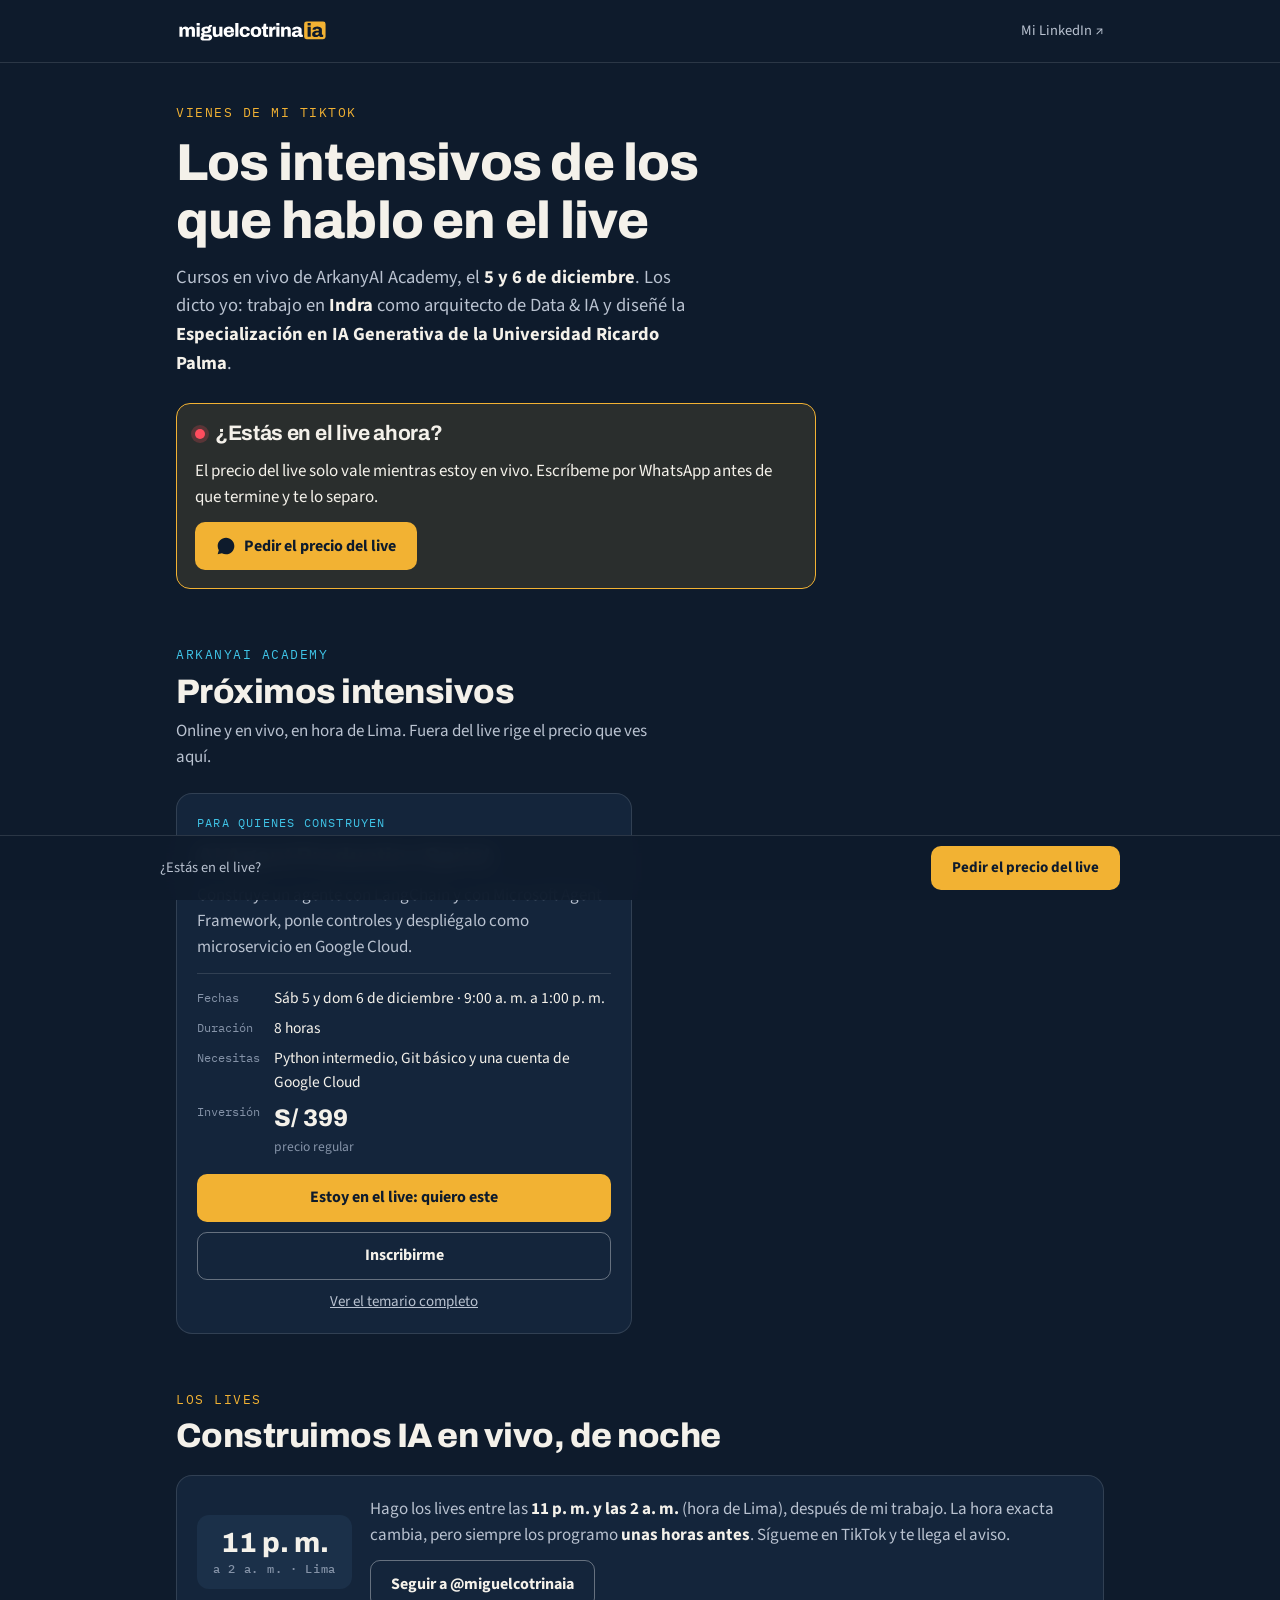
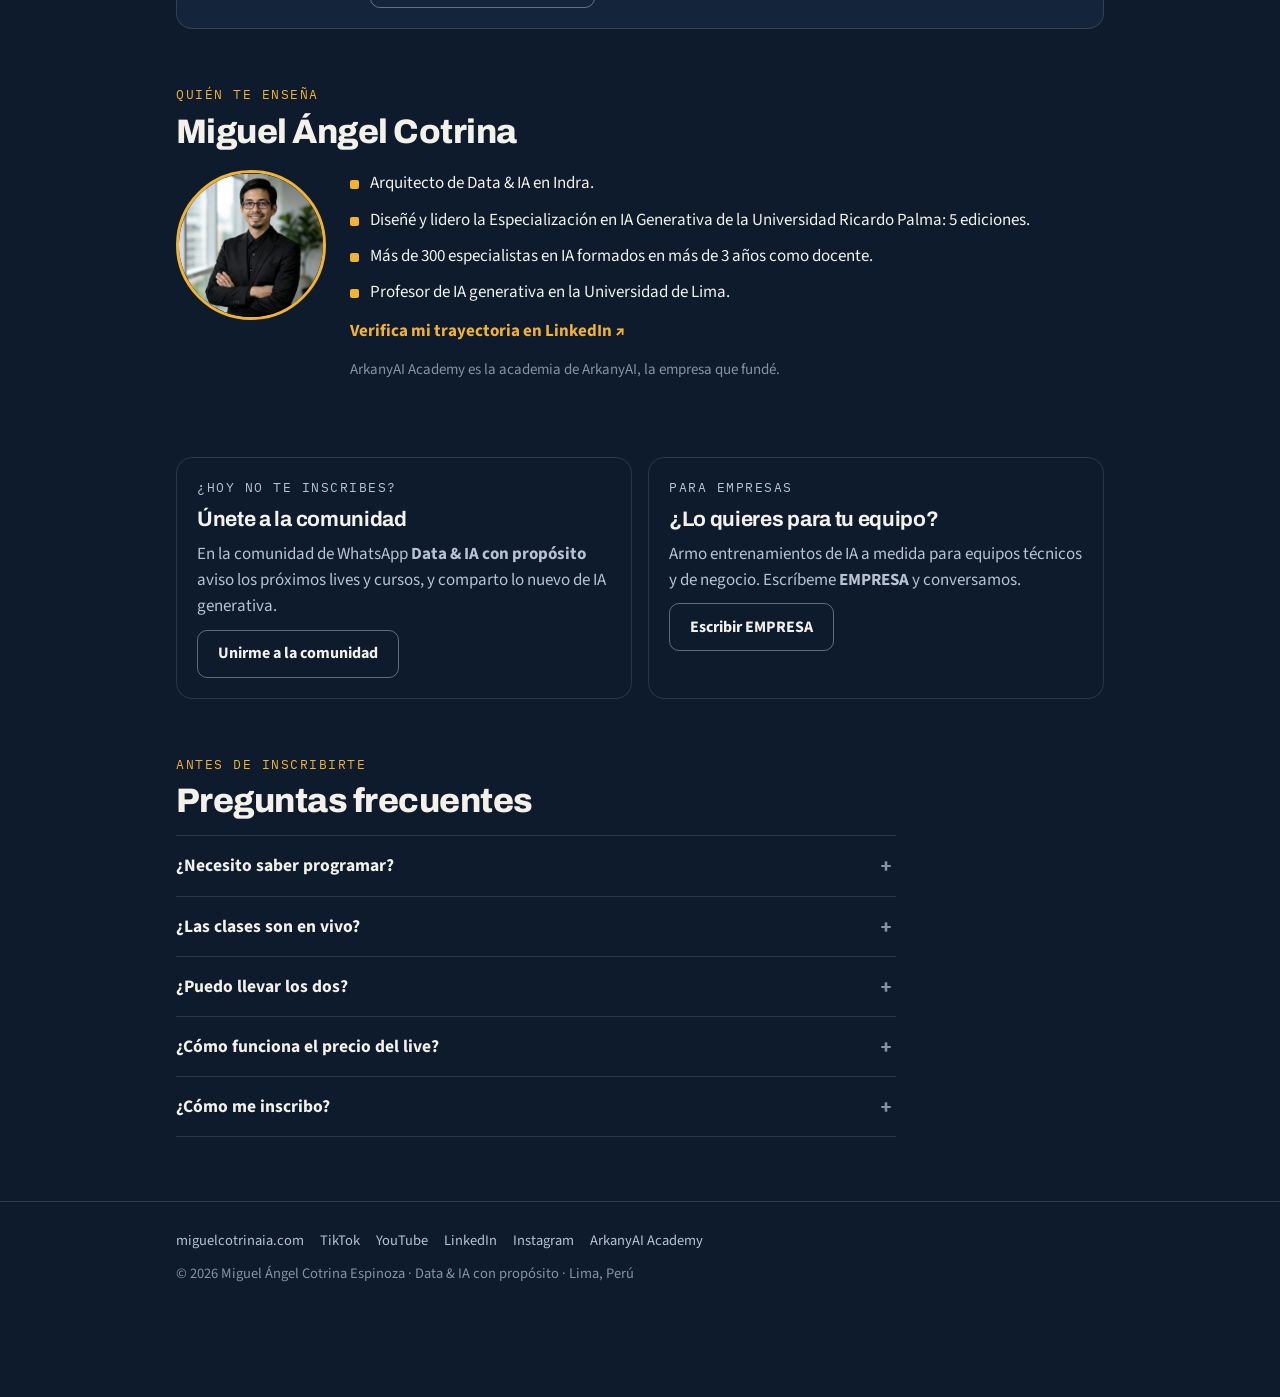
==== live/index.html @ eef1cb17 "Add files via upload" ====
<!DOCTYPE html>
<html lang="es">
<head>
<meta charset="UTF-8">
<meta name="viewport" content="width=device-width, initial-scale=1.0">
<title>Lives e intensivos de IA | Miguel Ángel Cotrina (@miguelcotrinaia)</title>
<meta name="description" content="Los intensivos de IA de los que hablo en mis lives de TikTok: AI Agent Production Sprint y AI Strategy Sprint, de ArkanyAI Academy. En vivo y online.">
<meta name="robots" content="index, follow">
<link rel="canonical" href="https://miguelcotrinaia.com/live/">
<link rel="icon" type="image/svg+xml" href="../img/marca/icono.svg">
<link rel="icon" type="image/png" sizes="32x32" href="../img/marca/icono-32.png">
<link rel="apple-touch-icon" href="../img/marca/icono-180.png">
<meta name="theme-color" content="#0E1B2C">
<meta property="og:type" content="website">
<meta property="og:url" content="https://miguelcotrinaia.com/live/">
<meta property="og:title" content="Lives e intensivos de IA · @miguelcotrinaia">
<meta property="og:description" content="Los intensivos de IA de los que hablo en mis lives de TikTok. En vivo y online, con ArkanyAI Academy.">
<meta property="og:image" content="https://miguelcotrinaia.com/macperfil.png">
<meta property="og:locale" content="es_PE">
<link rel="preconnect" href="https://fonts.googleapis.com">
<link rel="preconnect" href="https://fonts.gstatic.com" crossorigin>
<link href="https://fonts.googleapis.com/css2?family=Archivo:wght@600;700;800&family=Source+Sans+3:wght@400;600;700&family=IBM+Plex+Mono:wght@500&display=swap" rel="stylesheet">
<style>
/* Página de entrada desde TikTok: se abre de noche y en el celular. Fondo azul noche, acento ámbar de la marca, cian solo para ArkanyAI Academy. */
:root{
  --night:#0E1B2C; --night-2:#14253B; --night-3:#1B3049;
  --ink:#F4F1EA; --ink-2:#B9C2D0; --ink-3:#8593A8;
  --line:rgba(255,255,255,.12);
  --amber:#F2B233; --amber-soft:rgba(242,178,51,.12); --cyan:#3FC3E6;
  --display:"Archivo","Helvetica Neue",Arial,sans-serif;
  --body:"Source Sans 3","Segoe UI",Arial,sans-serif;
  --mono:"IBM Plex Mono",ui-monospace,Consolas,monospace;
  color-scheme:dark;
}
*{box-sizing:border-box;margin:0;padding:0}
[hidden]{display:none!important}
html{-webkit-text-size-adjust:100%}
body{background:var(--night);color:var(--ink);font-family:var(--body);font-size:17px;line-height:1.55;-webkit-font-smoothing:antialiased;padding-bottom:84px}
img{max-width:100%;display:block}
a{color:inherit}
:focus-visible{outline:2px solid var(--amber);outline-offset:3px;border-radius:6px}
h1,h2,h3{font-family:var(--display);line-height:1.1;letter-spacing:-.015em;text-wrap:balance}
.wrap{max-width:960px;margin:0 auto;padding:0 16px}
.kicker{font-family:var(--mono);font-size:12.5px;letter-spacing:.12em;text-transform:uppercase;color:var(--amber)}
.kicker--cyan{color:var(--cyan)}

.top{padding:18px 0;border-bottom:1px solid var(--line)}
.top .wrap{display:flex;align-items:center;justify-content:space-between;gap:12px}
.top img{height:26px;width:auto}
.top a.home{font-size:14.5px;color:var(--ink-2);text-decoration:none}
.top a.home:hover{color:var(--ink)}

.btn{display:inline-flex;align-items:center;justify-content:center;gap:8px;min-height:48px;padding:0 20px;border-radius:10px;font-weight:700;font-size:16px;text-decoration:none;border:1.5px solid transparent;text-align:center;line-height:1.2}
.btn--amber{background:var(--amber);color:var(--night)}
.btn--amber:hover{background:#F6C258}
.btn--line{border-color:rgba(255,255,255,.35);color:var(--ink)}
.btn--line:hover{border-color:var(--ink)}
.btn svg{flex:none}

.hero{padding:40px 0 8px}
.hero h1{font-size:clamp(32px,7vw,52px);font-weight:800;margin-top:12px;max-width:18ch}
.hero .lead{margin-top:14px;font-size:18.5px;color:var(--ink-2);max-width:58ch}
.hero .lead b{color:var(--ink)}

.livebox{margin-top:26px;background:var(--amber-soft);border:1.5px solid var(--amber);border-radius:14px;padding:18px;display:grid;gap:12px;max-width:640px}
.livebox h2{font-size:21px;display:flex;align-items:center;gap:10px}
.livebox h2 i{width:10px;height:10px;border-radius:50%;background:#FF4D5E;box-shadow:0 0 0 4px rgba(255,77,94,.22);flex:none}
.livebox p{color:var(--ink)}
.livebox .btn{justify-self:start}

.sec{padding:48px 0 8px}
.sec h2{font-size:clamp(26px,4.5vw,34px);font-weight:800;margin-top:8px}
.sec .sub{margin-top:8px;color:var(--ink-2);max-width:60ch}

.courses{margin-top:22px;display:grid;grid-template-columns:repeat(2,minmax(0,1fr));gap:16px}
.course{background:var(--night-2);border:1px solid var(--line);border-radius:16px;padding:20px;display:grid;gap:12px;align-content:start}
.course .who{font-family:var(--mono);font-size:12px;letter-spacing:.1em;text-transform:uppercase;color:var(--cyan)}
.course h3{font-size:23px;font-weight:800}
.course > p{color:var(--ink-2)}
.course dl{display:grid;grid-template-columns:auto 1fr;gap:6px 14px;font-size:15.5px;padding-top:12px;border-top:1px solid var(--line)}
.course dt{font-family:var(--mono);font-size:12px;color:var(--ink-3);padding-top:3px}
.course .price{font-family:var(--display);font-size:24px;font-weight:800;color:var(--ink)}
.course .price small{display:block;font-family:var(--body);font-size:13.5px;font-weight:400;color:var(--ink-3)}
.course .acts{display:grid;gap:10px;margin-top:4px}
.course .acts .btn{width:100%}
.course a.more{font-size:15px;color:var(--ink-2);text-align:center}
.course a.more:hover{color:var(--ink)}
.none{margin-top:18px;padding:18px;border:1px dashed var(--line);border-radius:14px;color:var(--ink-2)}

.lives{display:grid;grid-template-columns:auto 1fr;gap:18px;align-items:center;background:var(--night-2);border:1px solid var(--line);border-radius:16px;padding:20px;margin-top:20px}
.clock{font-family:var(--display);font-weight:800;font-size:28px;line-height:1;text-align:center;padding:14px 16px;border-radius:12px;background:var(--night-3)}
.clock small{display:block;font-family:var(--mono);font-size:11.5px;font-weight:500;color:var(--ink-3);margin-top:6px;letter-spacing:.06em}
.lives p{color:var(--ink-2)}
.lives p b{color:var(--ink)}
.lives .btn{margin-top:12px}

.teacher{display:grid;grid-template-columns:150px 1fr;gap:24px;align-items:start;margin-top:20px}
.teacher img{width:150px;height:150px;border-radius:50%;object-fit:cover;border:3px solid var(--amber)}
.proof{list-style:none;display:grid;gap:10px}
.proof li{padding-left:20px;position:relative}
.proof li::before{content:"";position:absolute;left:0;top:10px;width:9px;height:9px;border-radius:2px;background:var(--amber)}
.teacher .note{margin-top:14px;font-size:15px;color:var(--ink-3)}
.teacher a.verify{display:inline-block;margin-top:12px;color:var(--amber);font-weight:700;text-decoration:none}
.teacher a.verify:hover{text-decoration:underline}

.two{display:grid;grid-template-columns:repeat(2,minmax(0,1fr));gap:16px;margin-top:20px}
.panel{border:1px solid var(--line);border-radius:16px;padding:20px;display:grid;gap:10px;align-content:start}
.panel h3{font-size:21px}
.panel p{color:var(--ink-2)}
.panel .btn{justify-self:start}

.faq{margin-top:16px;max-width:720px}
.faq details{border-top:1px solid var(--line)}
.faq details:last-child{border-bottom:1px solid var(--line)}
.faq summary{cursor:pointer;list-style:none;padding:16px 36px 16px 0;font-weight:700;font-size:17.5px;position:relative}
.faq summary::-webkit-details-marker{display:none}
.faq summary::after{content:"+";position:absolute;right:4px;top:13px;font-family:var(--mono);font-size:20px;color:var(--ink-3)}
.faq details[open] summary::after{content:"–"}
.faq p{padding:0 0 16px;color:var(--ink-2)}

.foot{margin-top:56px;padding:28px 0;border-top:1px solid var(--line);color:var(--ink-3);font-size:14.5px}
.foot .wrap{display:grid;gap:10px}
.foot nav{display:flex;flex-wrap:wrap;gap:6px 16px}
.foot a{color:var(--ink-2);text-decoration:none}
.foot a:hover{color:var(--ink)}

.stick{position:fixed;left:0;right:0;bottom:0;z-index:20;padding:10px 16px calc(10px + env(safe-area-inset-bottom,0px));background:rgba(14,27,44,.94);border-top:1px solid var(--line);-webkit-backdrop-filter:blur(10px);backdrop-filter:blur(10px)}
.stick .wrap{display:flex;align-items:center;justify-content:space-between;gap:12px;padding:0}
.stick span{font-size:14.5px;color:var(--ink-2)}
.stick .btn{min-height:44px;font-size:15px;white-space:nowrap}

@media (max-width:760px){
  .courses,.two{grid-template-columns:1fr}
}
@media (max-width:520px){
  body{font-size:16.5px}
  .hero{padding-top:28px}
  .teacher{grid-template-columns:1fr;gap:16px}
  .teacher img{width:112px;height:112px}
  .lives{grid-template-columns:1fr}
  .clock{justify-self:start}
  .stick span{display:none}
  .stick .btn{width:100%}
}
</style>
</head>
<body>

<header class="top">
  <div class="wrap">
    <a href="../" aria-label="miguelcotrinaia.com, ir al inicio"><img src="../img/marca/logo-horizontal-fondo-oscuro.svg" alt="miguelcotrinaia" width="154" height="26"></a>
    <a class="home" href="https://www.linkedin.com/in/miguelcotrinaia/" target="_blank" rel="noopener" aria-label="Mi trayectoria en LinkedIn (se abre en otra pestaña)">Mi LinkedIn ↗</a>
  </div>
</header>

<main>
  <section class="hero">
    <div class="wrap">
      <p class="kicker">Vienes de mi TikTok</p>
      <h1>Los intensivos de los que hablo en el live</h1>
      <p class="lead" data-con-cursos>Cursos en vivo de ArkanyAI Academy, el <b>5 y 6 de diciembre</b>. Los dicto yo: trabajo en <b>Indra</b> como arquitecto de Data &amp; IA y diseñé la <b>Especialización en IA Generativa de la Universidad Ricardo Palma</b>.</p>
      <p class="lead" data-sin-cursos hidden>Aquí publico el intensivo que ofrezco en cada live. Trabajo en <b>Indra</b> como arquitecto de Data &amp; IA y diseñé la <b>Especialización en IA Generativa de la Universidad Ricardo Palma</b>.</p>

      <div class="livebox" data-con-cursos>
        <h2><i aria-hidden="true"></i>¿Estás en el live ahora?</h2>
        <p>El precio del live solo vale mientras estoy en vivo. Escríbeme por WhatsApp antes de que termine y te lo separo.</p>
        <a class="btn btn--amber" href="https://wa.me/51932764113?text=Hola%20Miguel%2C%20estoy%20en%20tu%20live%20y%20quiero%20el%20precio%20del%20live." target="_blank" rel="noopener">
          <svg width="20" height="20" viewBox="0 0 24 24" fill="currentColor" aria-hidden="true"><path d="M12.02 2C6.5 2 2 6.48 2 12c0 1.85.5 3.58 1.36 5.07L2 22l5.06-1.33A9.94 9.94 0 0 0 12.02 22C17.53 22 22 17.52 22 12S17.53 2 12.02 2zm5.45 12.38c-.29-.15-1.72-.85-1.99-.95-.27-.1-.46-.15-.66.15-.2.29-.76.95-.93 1.14-.17.2-.34.22-.63.07-.29-.15-1.22-.45-2.32-1.43-.86-.76-1.44-1.71-1.61-2-.17-.29-.02-.45.13-.6.13-.13.29-.34.44-.51.15-.17.2-.29.29-.49.1-.2.05-.37-.02-.51-.07-.15-.66-1.59-.9-2.18-.24-.57-.48-.5-.66-.51h-.56c-.2 0-.51.07-.78.37-.27.29-1.02 1-1.02 2.43s1.04 2.82 1.19 3.01c.15.2 2.05 3.13 4.97 4.39.69.3 1.24.48 1.66.61.7.22 1.33.19 1.83.11.56-.08 1.72-.7 1.96-1.38.24-.68.24-1.26.17-1.38-.07-.12-.26-.2-.55-.34z"/></svg>
          Pedir el precio del live
        </a>
      </div>
    </div>
  </section>

  <section class="sec" id="cursos">
    <div class="wrap">
      <p class="kicker kicker--cyan">ArkanyAI Academy</p>
      <h2>Próximos intensivos</h2>
      <p class="sub" data-con-cursos>Online y en vivo, en hora de Lima. Fuera del live rige el precio que ves aquí.</p>

      <div class="courses">
        <article class="course" data-fin="2026-12-06">
          <p class="who">Para quienes construyen</p>
          <h3>AI Agent Production Sprint</h3>
          <p>Construye un agente con LangChain y con Microsoft Agent Framework, ponle controles y despliégalo como microservicio en Google Cloud.</p>
          <dl>
            <dt>Fechas</dt><dd>Sáb 5 y dom 6 de diciembre · 9:00 a. m. a 1:00 p. m.</dd>
            <dt>Duración</dt><dd>8 horas</dd>
            <dt>Necesitas</dt><dd>Python intermedio, Git básico y una cuenta de Google Cloud</dd>
            <dt>Inversión</dt><dd class="price" data-reg="S/ 399" data-hasta="2026-11-20">S/ 299<small>preventa hasta el 20 de noviembre · regular S/ 399</small></dd>
          </dl>
          <div class="acts">
            <a class="btn btn--amber" href="https://wa.me/51932764113?text=Hola%20Miguel%2C%20estoy%20en%20tu%20live%20y%20quiero%20el%20precio%20del%20live%20para%20el%20AI%20Agent%20Production%20Sprint." target="_blank" rel="noopener">Estoy en el live: quiero este</a>
            <a class="btn btn--line" href="https://forms.gle/UvdNp2E8Ue5opRHo7" target="_blank" rel="noopener">Inscribirme</a>
            <a class="more" href="https://claude.ai/artifact/PGSJF1NquL9sntQaFzGRFm#agent" target="_blank" rel="noopener">Ver el temario completo</a>
          </div>
        </article>

        <article class="course" data-fin="2026-12-05">
          <p class="who">Para quienes deciden</p>
          <h3>AI Strategy Sprint</h3>
          <p>Decide dónde invertir en IA, con qué complejidad y con qué controles. Para gerentes, líderes de área, innovación y PMO.</p>
          <dl>
            <dt>Fecha</dt><dd>Sáb 5 de diciembre · 2:00 a 5:00 p. m.</dd>
            <dt>Duración</dt><dd>3 horas</dd>
            <dt>Necesitas</dt><dd>Nada técnico: no hace falta programar</dd>
            <dt>Inversión</dt><dd class="price" data-reg="S/ 499" data-hasta="2026-11-20">S/ 399<small>preventa hasta el 20 de noviembre · regular S/ 499</small></dd>
          </dl>
          <div class="acts">
            <a class="btn btn--amber" href="https://wa.me/51932764113?text=Hola%20Miguel%2C%20estoy%20en%20tu%20live%20y%20quiero%20el%20precio%20del%20live%20para%20el%20AI%20Strategy%20Sprint." target="_blank" rel="noopener">Estoy en el live: quiero este</a>
            <a class="btn btn--line" href="https://forms.gle/UvdNp2E8Ue5opRHo7" target="_blank" rel="noopener">Inscribirme</a>
            <a class="more" href="https://claude.ai/artifact/PGSJF1NquL9sntQaFzGRFm#strategy" target="_blank" rel="noopener">Ver el temario completo</a>
          </div>
        </article>
      </div>
      <p class="none" data-sin-cursos hidden>No hay un intensivo abierto en este momento. El próximo lo anuncio en el live y en la comunidad de WhatsApp.</p>
    </div>
  </section>

  <section class="sec" id="lives">
    <div class="wrap">
      <p class="kicker">Los lives</p>
      <h2>Construimos IA en vivo, de noche</h2>
      <div class="lives">
        <div class="clock" aria-hidden="true">11 p. m.<small>a 2 a. m. · Lima</small></div>
        <div>
          <p>Hago los lives entre las <b>11 p. m. y las 2 a. m.</b> (hora de Lima), después de mi trabajo. La hora exacta cambia, pero siempre los programo <b>unas horas antes</b>. Sígueme en TikTok y te llega el aviso.</p>
          <a class="btn btn--line" href="https://www.tiktok.com/@miguelcotrinaia" target="_blank" rel="noopener">Seguir a @miguelcotrinaia</a>
        </div>
      </div>
    </div>
  </section>

  <section class="sec" id="quien">
    <div class="wrap">
      <p class="kicker">Quién te enseña</p>
      <h2>Miguel Ángel Cotrina</h2>
      <div class="teacher">
        <img src="../img/miguel-320.jpg" alt="Miguel Ángel Cotrina" width="320" height="320" loading="lazy">
        <div>
          <ul class="proof">
            <li>Arquitecto de Data &amp; IA en Indra.</li>
            <li>Diseñé y lidero la Especialización en IA Generativa de la Universidad Ricardo Palma: 5 ediciones.</li>
            <li>Más de 300 especialistas en IA formados en más de 3 años como docente.</li>
            <li>Profesor de IA generativa en la Universidad de Lima.</li>
          </ul>
          <a class="verify" href="https://www.linkedin.com/in/miguelcotrinaia/" target="_blank" rel="noopener">Verifica mi trayectoria en LinkedIn ↗</a>
          <p class="note">ArkanyAI Academy es la academia de ArkanyAI, la empresa que fundé.</p>
        </div>
      </div>
    </div>
  </section>

  <section class="sec">
    <div class="wrap">
      <div class="two">
        <div class="panel">
          <p class="kicker">¿Hoy no te inscribes?</p>
          <h3>Únete a la comunidad</h3>
          <p>En la comunidad de WhatsApp <b>Data &amp; IA con propósito</b> aviso los próximos lives y cursos, y comparto lo nuevo de IA generativa.</p>
          <a class="btn btn--line" href="https://chat.whatsapp.com/IuQp9F3ZZNC0qbcYcITiNp" target="_blank" rel="noopener">Unirme a la comunidad</a>
        </div>
        <div class="panel">
          <p class="kicker">Para empresas</p>
          <h3>¿Lo quieres para tu equipo?</h3>
          <p>Armo entrenamientos de IA a medida para equipos técnicos y de negocio. Escríbeme <b>EMPRESA</b> y conversamos.</p>
          <a class="btn btn--line" href="https://wa.me/51932764113?text=EMPRESA.%20Hola%20Miguel%2C%20vengo%20de%20tu%20TikTok%20y%20quiero%20un%20entrenamiento%20de%20IA%20para%20mi%20equipo." target="_blank" rel="noopener">Escribir EMPRESA</a>
        </div>
      </div>
    </div>
  </section>

  <section class="sec" id="preguntas" data-con-cursos>
    <div class="wrap">
      <p class="kicker">Antes de inscribirte</p>
      <h2>Preguntas frecuentes</h2>
      <div class="faq">
        <details><summary>¿Necesito saber programar?</summary><p>Para el AI Strategy Sprint, no. Para el AI Agent Production Sprint, sí: Python intermedio y Git básico. Si estás empezando con agentes, mi playlist gratuita «Agentes de IA desde cero» en YouTube te deja listo.</p></details>
        <details><summary>¿Las clases son en vivo?</summary><p>Sí. Los dos son online y en vivo, en hora de Lima, con espacio para preguntas.</p></details>
        <details><summary>¿Puedo llevar los dos?</summary><p>Sí. Los horarios no se cruzan: el Agent Sprint es sábado y domingo por la mañana y el Strategy Sprint es el sábado por la tarde.</p></details>
        <details><summary>¿Cómo funciona el precio del live?</summary><p>Lo anuncio durante el live y solo vale mientras estoy en vivo. Escríbeme por WhatsApp en ese momento y te lo separo. Fuera del live rige el precio de esta página.</p></details>
        <details><summary>¿Cómo me inscribo?</summary><p>Con el formulario de inscripción o por WhatsApp al +51 932 764 113. Te confirmo tu cupo por mensaje.</p></details>
      </div>
    </div>
  </section>
</main>

<footer class="foot">
  <div class="wrap">
    <nav aria-label="Redes">
      <a href="../">miguelcotrinaia.com</a>
      <a href="https://www.tiktok.com/@miguelcotrinaia" target="_blank" rel="noopener">TikTok</a>
      <a href="https://www.youtube.com/@miguelcotrinaia" target="_blank" rel="noopener">YouTube</a>
      <a href="https://www.linkedin.com/in/miguelcotrinaia/" target="_blank" rel="noopener">LinkedIn</a>
      <a href="https://www.instagram.com/miguelcotrinaia" target="_blank" rel="noopener">Instagram</a>
      <a href="https://www.linkedin.com/showcase/arkanyai-academy/" target="_blank" rel="noopener">ArkanyAI Academy</a>
    </nav>
    <p>© <span id="year">2026</span> Miguel Ángel Cotrina Espinoza · Data &amp; IA con propósito · Lima, Perú</p>
  </div>
</footer>

<div class="stick" data-con-cursos>
  <div class="wrap">
    <span>¿Estás en el live?</span>
    <a class="btn btn--amber" href="https://wa.me/51932764113?text=Hola%20Miguel%2C%20estoy%20en%20tu%20live%20y%20quiero%20el%20precio%20del%20live." target="_blank" rel="noopener">Pedir el precio del live</a>
  </div>
</div>

<script>
(function () {
  "use strict";
  var y = document.getElementById("year");
  if (y) y.textContent = new Date().getFullYear();

  // Fechas en hora de Lima. Para un intensivo nuevo, copia un <article class="course"> y cambia data-fin y los precios.
  function finDelDia(fecha) { return new Date(fecha + "T23:59:59-05:00"); }
  var ahora = new Date(), visibles = 0;
  document.querySelectorAll(".course[data-fin]").forEach(function (c) {
    if (ahora > finDelDia(c.getAttribute("data-fin"))) c.hidden = true; else visibles++;
  });
  document.querySelectorAll(".price[data-hasta]").forEach(function (p) {
    if (ahora > finDelDia(p.getAttribute("data-hasta"))) p.innerHTML = p.getAttribute("data-reg") + "<small>precio regular</small>";
  });
  if (visibles === 0) {
    document.querySelectorAll("[data-con-cursos]").forEach(function (e) { e.hidden = true; });
    document.querySelectorAll("[data-sin-cursos]").forEach(function (e) { e.hidden = false; });
    document.body.style.paddingBottom = "0";
  }
})();
</script>
</body>
</html>
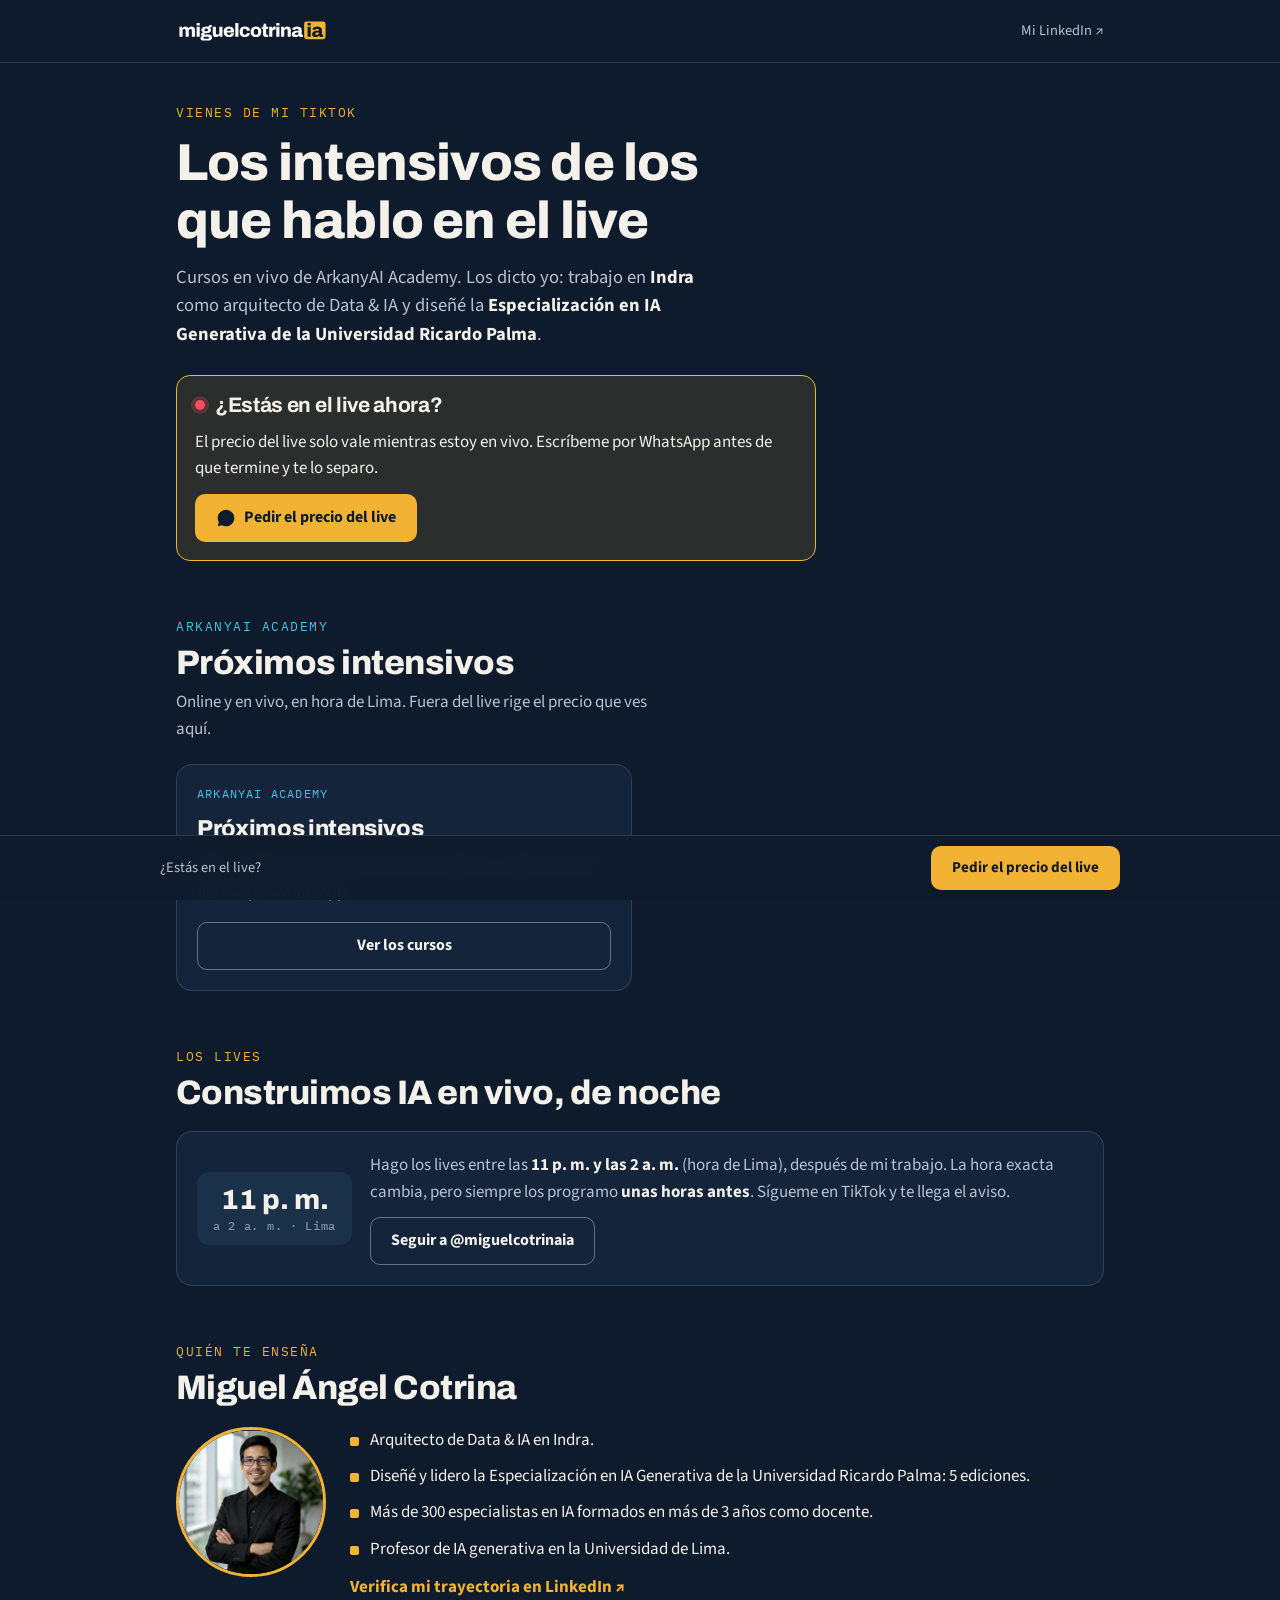
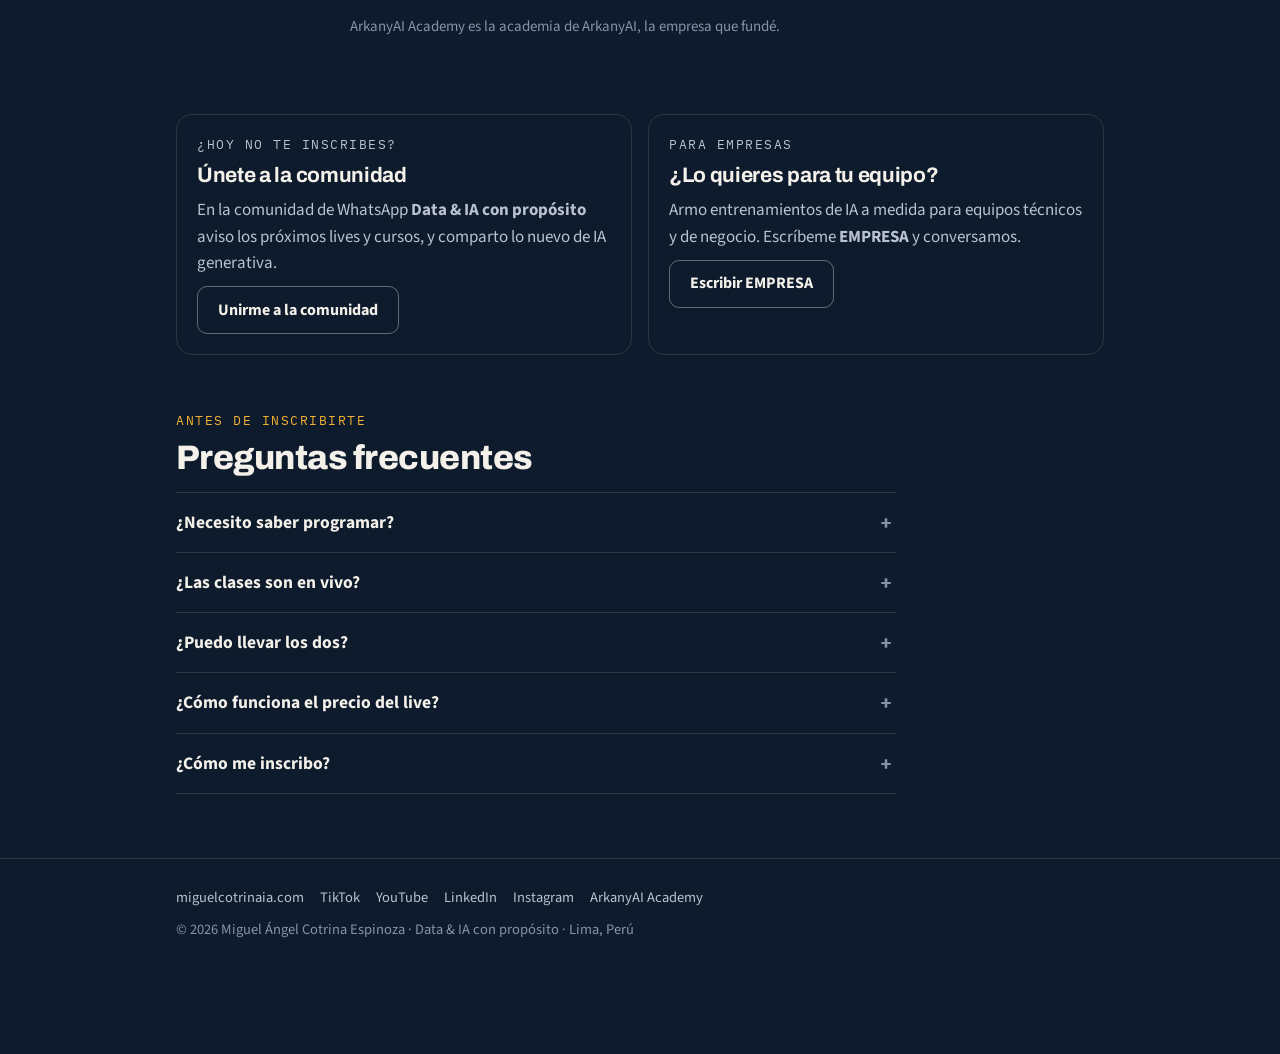
==== commit 9f28d476: "Add files via upload" ====
--- a/live/index.html
+++ b/live/index.html
@@ -85,6 +85,7 @@
 .course .acts .btn{width:100%}
 .course a.more{font-size:15px;color:var(--ink-2);text-align:center}
 .course a.more:hover{color:var(--ink)}
+.course .sold{color:var(--amber)}
 .none{margin-top:18px;padding:18px;border:1px dashed var(--line);border-radius:14px;color:var(--ink-2)}
 
 .lives{display:grid;grid-template-columns:auto 1fr;gap:18px;align-items:center;background:var(--night-2);border:1px solid var(--line);border-radius:16px;padding:20px;margin-top:20px}
@@ -158,7 +159,7 @@
     <div class="wrap">
       <p class="kicker">Vienes de mi TikTok</p>
       <h1>Los intensivos de los que hablo en el live</h1>
-      <p class="lead" data-con-cursos>Cursos en vivo de ArkanyAI Academy, el <b>5 y 6 de diciembre</b>. Los dicto yo: trabajo en <b>Indra</b> como arquitecto de Data &amp; IA y diseñé la <b>Especialización en IA Generativa de la Universidad Ricardo Palma</b>.</p>
+      <p class="lead" data-con-cursos>Cursos en vivo de ArkanyAI Academy. Los dicto yo: trabajo en <b>Indra</b> como arquitecto de Data &amp; IA y diseñé la <b>Especialización en IA Generativa de la Universidad Ricardo Palma</b>.</p>
       <p class="lead" data-sin-cursos hidden>Aquí publico el intensivo que ofrezco en cada live. Trabajo en <b>Indra</b> como arquitecto de Data &amp; IA y diseñé la <b>Especialización en IA Generativa de la Universidad Ricardo Palma</b>.</p>
 
       <div class="livebox" data-con-cursos>
@@ -178,39 +179,12 @@
       <h2>Próximos intensivos</h2>
       <p class="sub" data-con-cursos>Online y en vivo, en hora de Lima. Fuera del live rige el precio que ves aquí.</p>
 
-      <div class="courses">
-        <article class="course" data-fin="2026-12-06">
-          <p class="who">Para quienes construyen</p>
-          <h3>AI Agent Production Sprint</h3>
-          <p>Construye un agente con LangChain y con Microsoft Agent Framework, ponle controles y despliégalo como microservicio en Google Cloud.</p>
-          <dl>
-            <dt>Fechas</dt><dd>Sáb 5 y dom 6 de diciembre · 9:00 a. m. a 1:00 p. m.</dd>
-            <dt>Duración</dt><dd>8 horas</dd>
-            <dt>Necesitas</dt><dd>Python intermedio, Git básico y una cuenta de Google Cloud</dd>
-            <dt>Inversión</dt><dd class="price" data-reg="S/ 399" data-hasta="2026-11-20">S/ 299<small>preventa hasta el 20 de noviembre · regular S/ 399</small></dd>
-          </dl>
-          <div class="acts">
-            <a class="btn btn--amber" href="https://wa.me/51932764113?text=Hola%20Miguel%2C%20estoy%20en%20tu%20live%20y%20quiero%20el%20precio%20del%20live%20para%20el%20AI%20Agent%20Production%20Sprint." target="_blank" rel="noopener">Estoy en el live: quiero este</a>
-            <a class="btn btn--line" href="https://forms.gle/UvdNp2E8Ue5opRHo7" target="_blank" rel="noopener">Inscribirme</a>
-            <a class="more" href="https://claude.ai/artifact/PGSJF1NquL9sntQaFzGRFm#agent" target="_blank" rel="noopener">Ver el temario completo</a>
-          </div>
-        </article>
-
-        <article class="course" data-fin="2026-12-05">
-          <p class="who">Para quienes deciden</p>
-          <h3>AI Strategy Sprint</h3>
-          <p>Decide dónde invertir en IA, con qué complejidad y con qué controles. Para gerentes, líderes de área, innovación y PMO.</p>
-          <dl>
-            <dt>Fecha</dt><dd>Sáb 5 de diciembre · 2:00 a 5:00 p. m.</dd>
-            <dt>Duración</dt><dd>3 horas</dd>
-            <dt>Necesitas</dt><dd>Nada técnico: no hace falta programar</dd>
-            <dt>Inversión</dt><dd class="price" data-reg="S/ 499" data-hasta="2026-11-20">S/ 399<small>preventa hasta el 20 de noviembre · regular S/ 499</small></dd>
-          </dl>
-          <div class="acts">
-            <a class="btn btn--amber" href="https://wa.me/51932764113?text=Hola%20Miguel%2C%20estoy%20en%20tu%20live%20y%20quiero%20el%20precio%20del%20live%20para%20el%20AI%20Strategy%20Sprint." target="_blank" rel="noopener">Estoy en el live: quiero este</a>
-            <a class="btn btn--line" href="https://forms.gle/UvdNp2E8Ue5opRHo7" target="_blank" rel="noopener">Inscribirme</a>
-            <a class="more" href="https://claude.ai/artifact/PGSJF1NquL9sntQaFzGRFm#strategy" target="_blank" rel="noopener">Ver el temario completo</a>
-          </div>
+      <div class="courses" id="cursosLista" aria-live="polite">
+        <article class="course">
+          <p class="who">ArkanyAI Academy</p>
+          <h3>Próximos intensivos</h3>
+          <p>Mira las fechas y el temario en la Academy, o pide el precio del live por WhatsApp.</p>
+          <div class="acts"><a class="btn btn--line" href="https://arkanyai.com/academy/" target="_blank" rel="noopener">Ver los cursos</a></div>
         </article>
       </div>
       <p class="none" data-sin-cursos hidden>No hay un intensivo abierto en este momento. El próximo lo anuncio en el live y en la comunidad de WhatsApp.</p>
@@ -312,21 +286,37 @@
   var y = document.getElementById("year");
   if (y) y.textContent = new Date().getFullYear();
 
-  // Fechas en hora de Lima. Para un intensivo nuevo, copia un <article class="course"> y cambia data-fin y los precios.
-  function finDelDia(fecha) { return new Date(fecha + "T23:59:59-05:00"); }
-  var ahora = new Date(), visibles = 0;
-  document.querySelectorAll(".course[data-fin]").forEach(function (c) {
-    if (ahora > finDelDia(c.getAttribute("data-fin"))) c.hidden = true; else visibles++;
-  });
-  document.querySelectorAll(".price[data-hasta]").forEach(function (p) {
-    if (ahora > finDelDia(p.getAttribute("data-hasta"))) p.innerHTML = p.getAttribute("data-reg") + "<small>precio regular</small>";
-  });
-  if (visibles === 0) {
-    document.querySelectorAll("[data-con-cursos]").forEach(function (e) { e.hidden = true; });
-    document.querySelectorAll("[data-sin-cursos]").forEach(function (e) { e.hidden = false; });
-    document.body.style.paddingBottom = "0";
-  }
+  // Los cursos vienen de arkanyai.com/academy/cursos.json (un solo archivo para todas las webs).
+  window.pintarCursos = function () {
+    var A = window.ArkCursos, lista = document.getElementById("cursosLista");
+    if (!A || !lista) return;
+    A.cargar().then(function (cursos) {
+      var abiertos = cursos.filter(function (c) { return c.estado === "abierto"; });
+      lista.innerHTML = cursos.map(function (c) {
+        var e = A.esc, agotado = c.estado === "agotado";
+        var botones = agotado
+          ? '<a class="btn btn--line" href="' + A.wa("Hola Miguel, quiero que me avises de la próxima edición del " + c.nombre + ".") + '" target="_blank" rel="noopener">Avísame de la próxima edición</a>'
+          : '<a class="btn btn--amber" href="' + A.wa("Hola Miguel, estoy en tu live y quiero el precio del live para el " + c.nombre + ".") + '" target="_blank" rel="noopener">Estoy en el live: quiero este</a>' +
+            '<a class="btn btn--line" href="' + e(c.inscripcion) + '" target="_blank" rel="noopener">Inscribirme</a>';
+        return '<article class="course">' +
+          '<p class="who">' + e(A.para(c)) + (agotado ? ' · <span class="sold">Cupos agotados</span>' : "") + '</p>' +
+          '<h3>' + e(c.nombre) + '</h3><p>' + e(c.resumen) + '</p>' +
+          '<dl><dt>Fechas</dt><dd>' + e(c.fechas) + '</dd><dt>Duración</dt><dd>' + e(c.duracion) + '</dd>' +
+          '<dt>Necesitas</dt><dd>' + e(c.requisitos) + '</dd><dt>Inversión</dt><dd class="price">' + e(c.precio) + '<small>precio regular</small></dd></dl>' +
+          '<div class="acts">' + botones +
+          (c.temario ? '<a class="more" href="' + e(c.temario) + '" target="_blank" rel="noopener">Ver el temario completo</a>' : "") +
+          '</div></article>';
+      }).join("");
+      if (abiertos.length === 0) {
+        document.querySelectorAll("[data-con-cursos]").forEach(function (el) { el.hidden = true; });
+        document.querySelectorAll("[data-sin-cursos]").forEach(function (el) { el.hidden = false; });
+        lista.hidden = cursos.length === 0;
+        document.body.style.paddingBottom = "0";
+      }
+    }).catch(function () {});
+  };
 })();
 </script>
+<script src="https://arkanyai.com/academy/cursos.js" onload="pintarCursos()"></script>
 </body>
 </html>
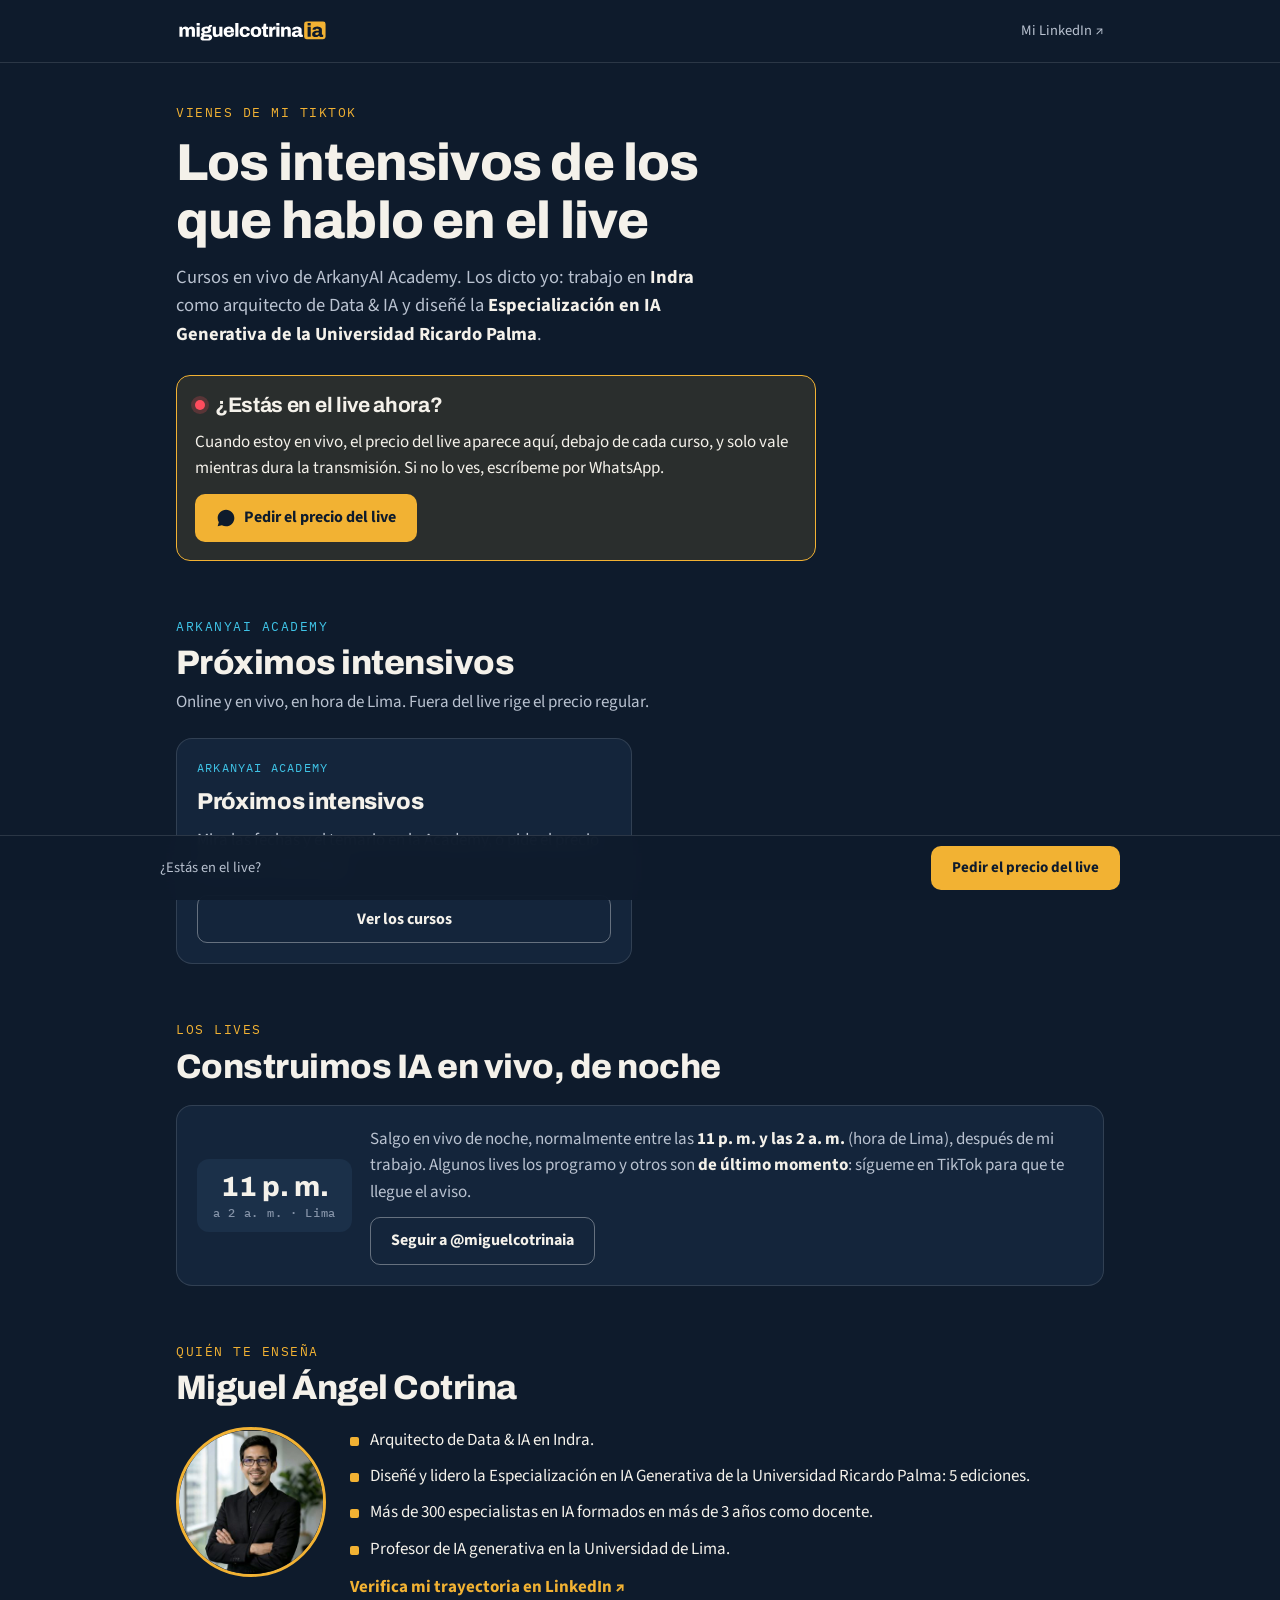
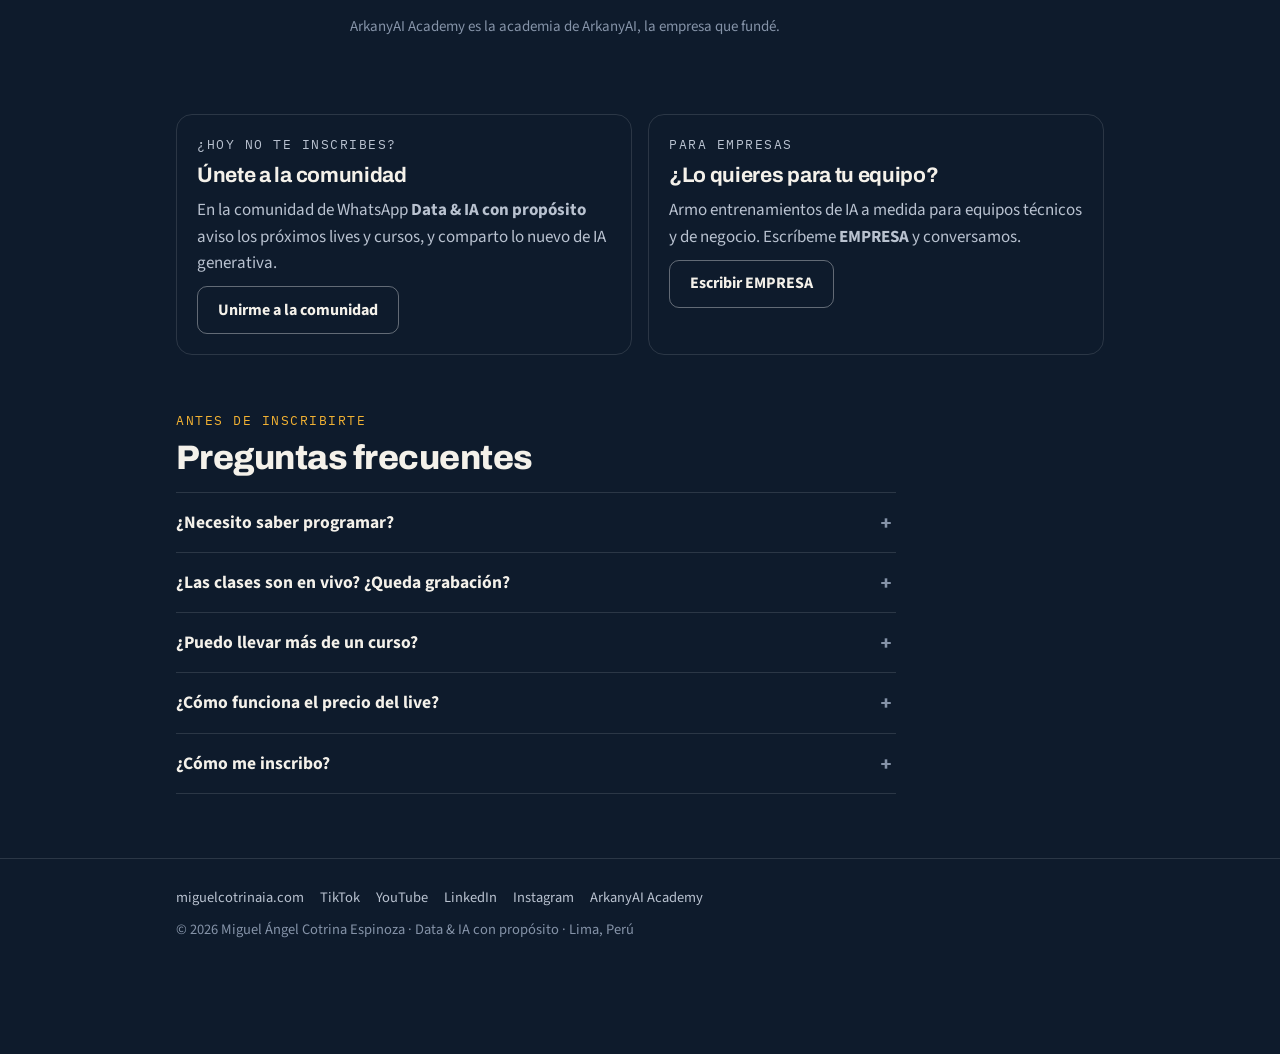
==== commit 351a78a8: "Add files via upload" ====
--- a/live/index.html
+++ b/live/index.html
@@ -4,7 +4,7 @@
 <meta charset="UTF-8">
 <meta name="viewport" content="width=device-width, initial-scale=1.0">
 <title>Lives e intensivos de IA | Miguel Ángel Cotrina (@miguelcotrinaia)</title>
-<meta name="description" content="Los intensivos de IA de los que hablo en mis lives de TikTok: AI Agent Production Sprint y AI Strategy Sprint, de ArkanyAI Academy. En vivo y online.">
+<meta name="description" content="Los intensivos de IA de los que hablo en mis lives de TikTok, de ArkanyAI Academy. En vivo y online, con precio especial mientras dura el live.">
 <meta name="robots" content="index, follow">
 <link rel="canonical" href="https://miguelcotrinaia.com/live/">
 <link rel="icon" type="image/svg+xml" href="../img/marca/icono.svg">
@@ -26,7 +26,7 @@
   --night:#0E1B2C; --night-2:#14253B; --night-3:#1B3049;
   --ink:#F4F1EA; --ink-2:#B9C2D0; --ink-3:#8593A8;
   --line:rgba(255,255,255,.12);
-  --amber:#F2B233; --amber-soft:rgba(242,178,51,.12); --cyan:#3FC3E6;
+  --amber:#F2B233; --amber-soft:rgba(242,178,51,.12); --cyan:#3FC3E6; --red:#FF4D5E;
   --display:"Archivo","Helvetica Neue",Arial,sans-serif;
   --body:"Source Sans 3","Segoe UI",Arial,sans-serif;
   --mono:"IBM Plex Mono",ui-monospace,Consolas,monospace;
@@ -67,6 +67,9 @@
 .livebox h2 i{width:10px;height:10px;border-radius:50%;background:#FF4D5E;box-shadow:0 0 0 4px rgba(255,77,94,.22);flex:none}
 .livebox p{color:var(--ink)}
 .livebox .btn{justify-self:start}
+.livebox.on{border-color:var(--red);background:rgba(255,77,94,.10)}
+.livebox .cuenta{font-family:var(--mono);font-size:15px;color:var(--amber)}
+.livebox .cuenta b{font-size:22px;font-weight:500;color:var(--ink);margin-left:6px}
 
 .sec{padding:48px 0 8px}
 .sec h2{font-size:clamp(26px,4.5vw,34px);font-weight:800;margin-top:8px}
@@ -86,6 +89,10 @@
 .course a.more{font-size:15px;color:var(--ink-2);text-align:center}
 .course a.more:hover{color:var(--ink)}
 .course .sold{color:var(--amber)}
+.course.live{border-color:var(--amber);box-shadow:inset 0 0 0 1px var(--amber)}
+.course .tag{justify-self:start;font-family:var(--mono);font-size:12px;letter-spacing:.08em;text-transform:uppercase;background:var(--red);color:#fff;padding:5px 10px;border-radius:999px}
+.course .price s{display:block;font-size:17px;font-weight:700;color:var(--ink-3)}
+.course .price .now{color:var(--amber);font-size:30px}
 .none{margin-top:18px;padding:18px;border:1px dashed var(--line);border-radius:14px;color:var(--ink-2)}
 
 .lives{display:grid;grid-template-columns:auto 1fr;gap:18px;align-items:center;background:var(--night-2);border:1px solid var(--line);border-radius:16px;padding:20px;margin-top:20px}
@@ -162,9 +169,15 @@
       <p class="lead" data-con-cursos>Cursos en vivo de ArkanyAI Academy. Los dicto yo: trabajo en <b>Indra</b> como arquitecto de Data &amp; IA y diseñé la <b>Especialización en IA Generativa de la Universidad Ricardo Palma</b>.</p>
       <p class="lead" data-sin-cursos hidden>Aquí publico el intensivo que ofrezco en cada live. Trabajo en <b>Indra</b> como arquitecto de Data &amp; IA y diseñé la <b>Especialización en IA Generativa de la Universidad Ricardo Palma</b>.</p>
 
-      <div class="livebox" data-con-cursos>
+      <div class="livebox on" id="liveOn" role="status" hidden>
+        <h2><i aria-hidden="true"></i>Estoy en vivo: precio live activo</h2>
+        <p>Debajo de cada curso ves el precio del live. Solo vale mientras dura la transmisión: inscríbete o escríbeme por WhatsApp antes de que termine.</p>
+        <p class="cuenta">Termina en<b id="liveCuenta"></b></p>
+        <a class="btn btn--amber" href="#cursos">Ver los precios del live</a>
+      </div>
+      <div class="livebox" id="liveOff" data-con-cursos>
         <h2><i aria-hidden="true"></i>¿Estás en el live ahora?</h2>
-        <p>El precio del live solo vale mientras estoy en vivo. Escríbeme por WhatsApp antes de que termine y te lo separo.</p>
+        <p>Cuando estoy en vivo, el precio del live aparece aquí, debajo de cada curso, y solo vale mientras dura la transmisión. Si no lo ves, escríbeme por WhatsApp.</p>
         <a class="btn btn--amber" href="https://wa.me/51932764113?text=Hola%20Miguel%2C%20estoy%20en%20tu%20live%20y%20quiero%20el%20precio%20del%20live." target="_blank" rel="noopener">
           <svg width="20" height="20" viewBox="0 0 24 24" fill="currentColor" aria-hidden="true"><path d="M12.02 2C6.5 2 2 6.48 2 12c0 1.85.5 3.58 1.36 5.07L2 22l5.06-1.33A9.94 9.94 0 0 0 12.02 22C17.53 22 22 17.52 22 12S17.53 2 12.02 2zm5.45 12.38c-.29-.15-1.72-.85-1.99-.95-.27-.1-.46-.15-.66.15-.2.29-.76.95-.93 1.14-.17.2-.34.22-.63.07-.29-.15-1.22-.45-2.32-1.43-.86-.76-1.44-1.71-1.61-2-.17-.29-.02-.45.13-.6.13-.13.29-.34.44-.51.15-.17.2-.29.29-.49.1-.2.05-.37-.02-.51-.07-.15-.66-1.59-.9-2.18-.24-.57-.48-.5-.66-.51h-.56c-.2 0-.51.07-.78.37-.27.29-1.02 1-1.02 2.43s1.04 2.82 1.19 3.01c.15.2 2.05 3.13 4.97 4.39.69.3 1.24.48 1.66.61.7.22 1.33.19 1.83.11.56-.08 1.72-.7 1.96-1.38.24-.68.24-1.26.17-1.38-.07-.12-.26-.2-.55-.34z"/></svg>
           Pedir el precio del live
@@ -177,7 +190,7 @@
     <div class="wrap">
       <p class="kicker kicker--cyan">ArkanyAI Academy</p>
       <h2>Próximos intensivos</h2>
-      <p class="sub" data-con-cursos>Online y en vivo, en hora de Lima. Fuera del live rige el precio que ves aquí.</p>
+      <p class="sub" data-con-cursos id="cursosSub">Online y en vivo, en hora de Lima. Fuera del live rige el precio regular.</p>
 
       <div class="courses" id="cursosLista" aria-live="polite">
         <article class="course">
@@ -198,7 +211,7 @@
       <div class="lives">
         <div class="clock" aria-hidden="true">11 p. m.<small>a 2 a. m. · Lima</small></div>
         <div>
-          <p>Hago los lives entre las <b>11 p. m. y las 2 a. m.</b> (hora de Lima), después de mi trabajo. La hora exacta cambia, pero siempre los programo <b>unas horas antes</b>. Sígueme en TikTok y te llega el aviso.</p>
+          <p>Salgo en vivo de noche, normalmente entre las <b>11 p. m. y las 2 a. m.</b> (hora de Lima), después de mi trabajo. Algunos lives los programo y otros son <b>de último momento</b>: sígueme en TikTok para que te llegue el aviso.</p>
           <a class="btn btn--line" href="https://www.tiktok.com/@miguelcotrinaia" target="_blank" rel="noopener">Seguir a @miguelcotrinaia</a>
         </div>
       </div>
@@ -249,10 +262,10 @@
       <p class="kicker">Antes de inscribirte</p>
       <h2>Preguntas frecuentes</h2>
       <div class="faq">
-        <details><summary>¿Necesito saber programar?</summary><p>Para el AI Strategy Sprint, no. Para el AI Agent Production Sprint, sí: Python intermedio y Git básico. Si estás empezando con agentes, mi playlist gratuita «Agentes de IA desde cero» en YouTube te deja listo.</p></details>
-        <details><summary>¿Las clases son en vivo?</summary><p>Sí. Los dos son online y en vivo, en hora de Lima, con espacio para preguntas.</p></details>
-        <details><summary>¿Puedo llevar los dos?</summary><p>Sí. Los horarios no se cruzan: el Agent Sprint es sábado y domingo por la mañana y el Strategy Sprint es el sábado por la tarde.</p></details>
-        <details><summary>¿Cómo funciona el precio del live?</summary><p>Lo anuncio durante el live y solo vale mientras estoy en vivo. Escríbeme por WhatsApp en ese momento y te lo separo. Fuera del live rige el precio de esta página.</p></details>
+        <details><summary>¿Necesito saber programar?</summary><p>Depende del curso: en cada uno indico qué necesitas («Necesitas»). Hay cursos para quienes deciden, sin código, y cursos para quienes construyen. Si estás empezando con agentes, mi playlist gratuita «Agentes de IA desde cero» en YouTube te deja listo.</p></details>
+        <details><summary>¿Las clases son en vivo? ¿Queda grabación?</summary><p>Sí, son online y en vivo, en hora de Lima, con espacio para preguntas. Al terminar cada sesión recibes la grabación, la presentación y todo el material de la sesión.</p></details>
+        <details><summary>¿Puedo llevar más de un curso?</summary><p>Sí, siempre que sus horarios no se crucen. Revisa las fechas de cada uno en esta página.</p></details>
+        <details><summary>¿Cómo funciona el precio del live?</summary><p>Mientras estoy en vivo, aparece aquí mismo debajo de cada curso, con el precio regular tachado. Solo vale mientras dura el live: inscríbete desde esta página o escríbeme por WhatsApp antes de que termine. Fuera del live rige el precio regular.</p></details>
         <details><summary>¿Cómo me inscribo?</summary><p>Con el formulario de inscripción o por WhatsApp al +51 932 764 113. Te confirmo tu cupo por mensaje.</p></details>
       </div>
     </div>
@@ -275,8 +288,8 @@
 
 <div class="stick" data-con-cursos>
   <div class="wrap">
-    <span>¿Estás en el live?</span>
-    <a class="btn btn--amber" href="https://wa.me/51932764113?text=Hola%20Miguel%2C%20estoy%20en%20tu%20live%20y%20quiero%20el%20precio%20del%20live." target="_blank" rel="noopener">Pedir el precio del live</a>
+    <span id="stickTxt">¿Estás en el live?</span>
+    <a class="btn btn--amber" id="stickBtn" href="https://wa.me/51932764113?text=Hola%20Miguel%2C%20estoy%20en%20tu%20live%20y%20quiero%20el%20precio%20del%20live." target="_blank" rel="noopener">Pedir el precio del live</a>
   </div>
 </div>
 
@@ -285,34 +298,98 @@
   "use strict";
   var y = document.getElementById("year");
   if (y) y.textContent = new Date().getFullYear();
+  var $ = function (id) { return document.getElementById(id); };
+  var WA_GENERAL = $("stickBtn").getAttribute("href");
 
   // Los cursos vienen de arkanyai.com/academy/cursos.json (un solo archivo para todas las webs).
+  // El precio live lo enciende Miguel desde su panel; esta página lo consulta cada 30 s mientras está abierta
+  // y vuelve sola al precio regular cuando el live se apaga o vence.
+  var A, cursos = [], live = { activo: false }, consulta = null;
+
+  function dosDig(n) { return (n < 10 ? "0" : "") + n; }
+  function falta(iso) {
+    var s = Math.max(0, Math.round((new Date(iso) - Date.now()) / 1000)), h = Math.floor(s / 3600);
+    return (h ? h + ":" + dosDig(Math.floor(s / 60) % 60) : Math.floor(s / 60)) + ":" + dosDig(s % 60);
+  }
+  // Si arkanyai.com aún tiene la versión anterior de cursos.js (sin live), la página funciona igual que antes.
+  function estadoLive() { return A.live ? A.live() : Promise.resolve({ activo: false }); }
+  function enVivo() { return live.activo && new Date(live.hasta) > new Date(); }
+
+  function tarjeta(c) {
+    var e = A.esc, agotado = c.estado === "agotado", l = c.live, botones;
+    if (agotado) {
+      botones = '<a class="btn btn--line" href="' + A.wa("Hola Miguel, quiero que me avises de la próxima edición del " + c.nombre + ".") + '" target="_blank" rel="noopener">Avísame de la próxima edición</a>';
+    } else if (l) {
+      botones = '<a class="btn btn--amber" href="' + e(c.inscripcion + (c.inscripcion.indexOf("?") < 0 ? "?" : "&") + "live=1") + '" target="_blank" rel="noopener">Inscribirme a ' + e(l.precio) + '</a>' +
+        '<a class="btn btn--line" href="' + A.wa("Hola Miguel, estoy en tu live y quiero el " + c.nombre + " a " + l.precio + " (precio live).") + '" target="_blank" rel="noopener">Separarlo por WhatsApp</a>';
+    } else {
+      botones = '<a class="btn btn--amber" href="' + A.wa("Hola Miguel, estoy en tu live y quiero el precio del live para el " + c.nombre + ".") + '" target="_blank" rel="noopener">Estoy en el live: quiero este</a>' +
+        '<a class="btn btn--line" href="' + e(c.inscripcion) + '" target="_blank" rel="noopener">Inscribirme</a>';
+    }
+    var precio = l
+      ? '<s>' + e(l.antes) + '</s><span class="now">' + e(l.precio) + '</span><small>precio live · −' + l.descuento + '% · solo durante el live</small>'
+      : e(c.precio) + '<small>precio regular</small>';
+    return '<article class="course' + (l ? " live" : "") + '">' +
+      (l ? '<span class="tag">Precio live</span>' : "") +
+      '<p class="who">' + e(A.para(c)) + (agotado ? ' · <span class="sold">Cupos agotados</span>' : "") + '</p>' +
+      '<h3>' + e(c.nombre) + '</h3><p>' + e(c.resumen) + '</p>' +
+      '<dl><dt>Fechas</dt><dd>' + e(c.fechas) + '</dd><dt>Duración</dt><dd>' + e(c.duracion) + '</dd>' +
+      '<dt>Necesitas</dt><dd>' + e(c.requisitos) + '</dd><dt>Inversión</dt><dd class="price">' + precio + '</dd></dl>' +
+      '<div class="acts">' + botones +
+      (c.temario ? '<a class="more" href="' + e(c.temario) + '" target="_blank" rel="noopener">Ver el temario completo</a>' : "") +
+      '</div></article>';
+  }
+
+  function pintar() {
+    var lista = $("cursosLista");
+    cursos.forEach(function (c) { if (A.conLive) A.conLive(c, live); else c.live = null; });
+    var conLive = cursos.filter(function (c) { return c.live; });
+    // Los que tienen precio live van primero.
+    var orden = conLive.concat(cursos.filter(function (c) { return !c.live; }));
+    lista.innerHTML = orden.map(tarjeta).join("");
+    var on = enVivo() && conLive.length > 0;
+    $("liveOn").hidden = !on;
+    $("liveOff").hidden = on || !cursos.some(function (c) { return c.estado === "abierto"; });
+    $("cursosSub").textContent = on
+      ? "Online y en vivo, en hora de Lima. Los precios live valen solo mientras dura la transmisión."
+      : "Online y en vivo, en hora de Lima. Fuera del live rige el precio regular.";
+    $("stickBtn").textContent = on ? "Ver precios del live" : "Pedir el precio del live";
+    $("stickBtn").setAttribute("href", on ? "#cursos" : WA_GENERAL);
+    if (on) { $("stickBtn").removeAttribute("target"); } else { $("stickBtn").setAttribute("target", "_blank"); }
+    reloj();
+  }
+
+  function reloj() {
+    var on = enVivo() && !$("liveOn").hidden;
+    if (live.activo && !enVivo()) { live = { activo: false }; pintar(); return; }  // venció: vuelve al precio regular
+    $("liveCuenta").textContent = on ? falta(live.hasta) : "";
+    $("stickTxt").textContent = on ? "Precio live · termina en " + falta(live.hasta) : "¿Estás en el live?";
+  }
+  setInterval(reloj, 1000);
+
+  function consultar() {
+    if (document.hidden || !A) return;
+    estadoLive().then(function (st) {
+      var antes = JSON.stringify(live);
+      live = st;
+      if (JSON.stringify(live) !== antes) pintar();
+    });
+  }
+  document.addEventListener("visibilitychange", function () { if (!document.hidden) consultar(); });
+
   window.pintarCursos = function () {
-    var A = window.ArkCursos, lista = document.getElementById("cursosLista");
-    if (!A || !lista) return;
-    A.cargar().then(function (cursos) {
-      var abiertos = cursos.filter(function (c) { return c.estado === "abierto"; });
-      lista.innerHTML = cursos.map(function (c) {
-        var e = A.esc, agotado = c.estado === "agotado";
-        var botones = agotado
-          ? '<a class="btn btn--line" href="' + A.wa("Hola Miguel, quiero que me avises de la próxima edición del " + c.nombre + ".") + '" target="_blank" rel="noopener">Avísame de la próxima edición</a>'
-          : '<a class="btn btn--amber" href="' + A.wa("Hola Miguel, estoy en tu live y quiero el precio del live para el " + c.nombre + ".") + '" target="_blank" rel="noopener">Estoy en el live: quiero este</a>' +
-            '<a class="btn btn--line" href="' + e(c.inscripcion) + '" target="_blank" rel="noopener">Inscribirme</a>';
-        return '<article class="course">' +
-          '<p class="who">' + e(A.para(c)) + (agotado ? ' · <span class="sold">Cupos agotados</span>' : "") + '</p>' +
-          '<h3>' + e(c.nombre) + '</h3><p>' + e(c.resumen) + '</p>' +
-          '<dl><dt>Fechas</dt><dd>' + e(c.fechas) + '</dd><dt>Duración</dt><dd>' + e(c.duracion) + '</dd>' +
-          '<dt>Necesitas</dt><dd>' + e(c.requisitos) + '</dd><dt>Inversión</dt><dd class="price">' + e(c.precio) + '<small>precio regular</small></dd></dl>' +
-          '<div class="acts">' + botones +
-          (c.temario ? '<a class="more" href="' + e(c.temario) + '" target="_blank" rel="noopener">Ver el temario completo</a>' : "") +
-          '</div></article>';
-      }).join("");
-      if (abiertos.length === 0) {
+    A = window.ArkCursos;
+    if (!A || !$("cursosLista")) return;
+    Promise.all([A.cargar(), estadoLive()]).then(function (r) {
+      cursos = r[0]; live = r[1];
+      if (!cursos.some(function (c) { return c.estado === "abierto"; })) {
         document.querySelectorAll("[data-con-cursos]").forEach(function (el) { el.hidden = true; });
         document.querySelectorAll("[data-sin-cursos]").forEach(function (el) { el.hidden = false; });
-        lista.hidden = cursos.length === 0;
+        $("cursosLista").hidden = cursos.length === 0;
         document.body.style.paddingBottom = "0";
       }
+      pintar();
+      if (!consulta) consulta = setInterval(consultar, 30000);
     }).catch(function () {});
   };
 })();
